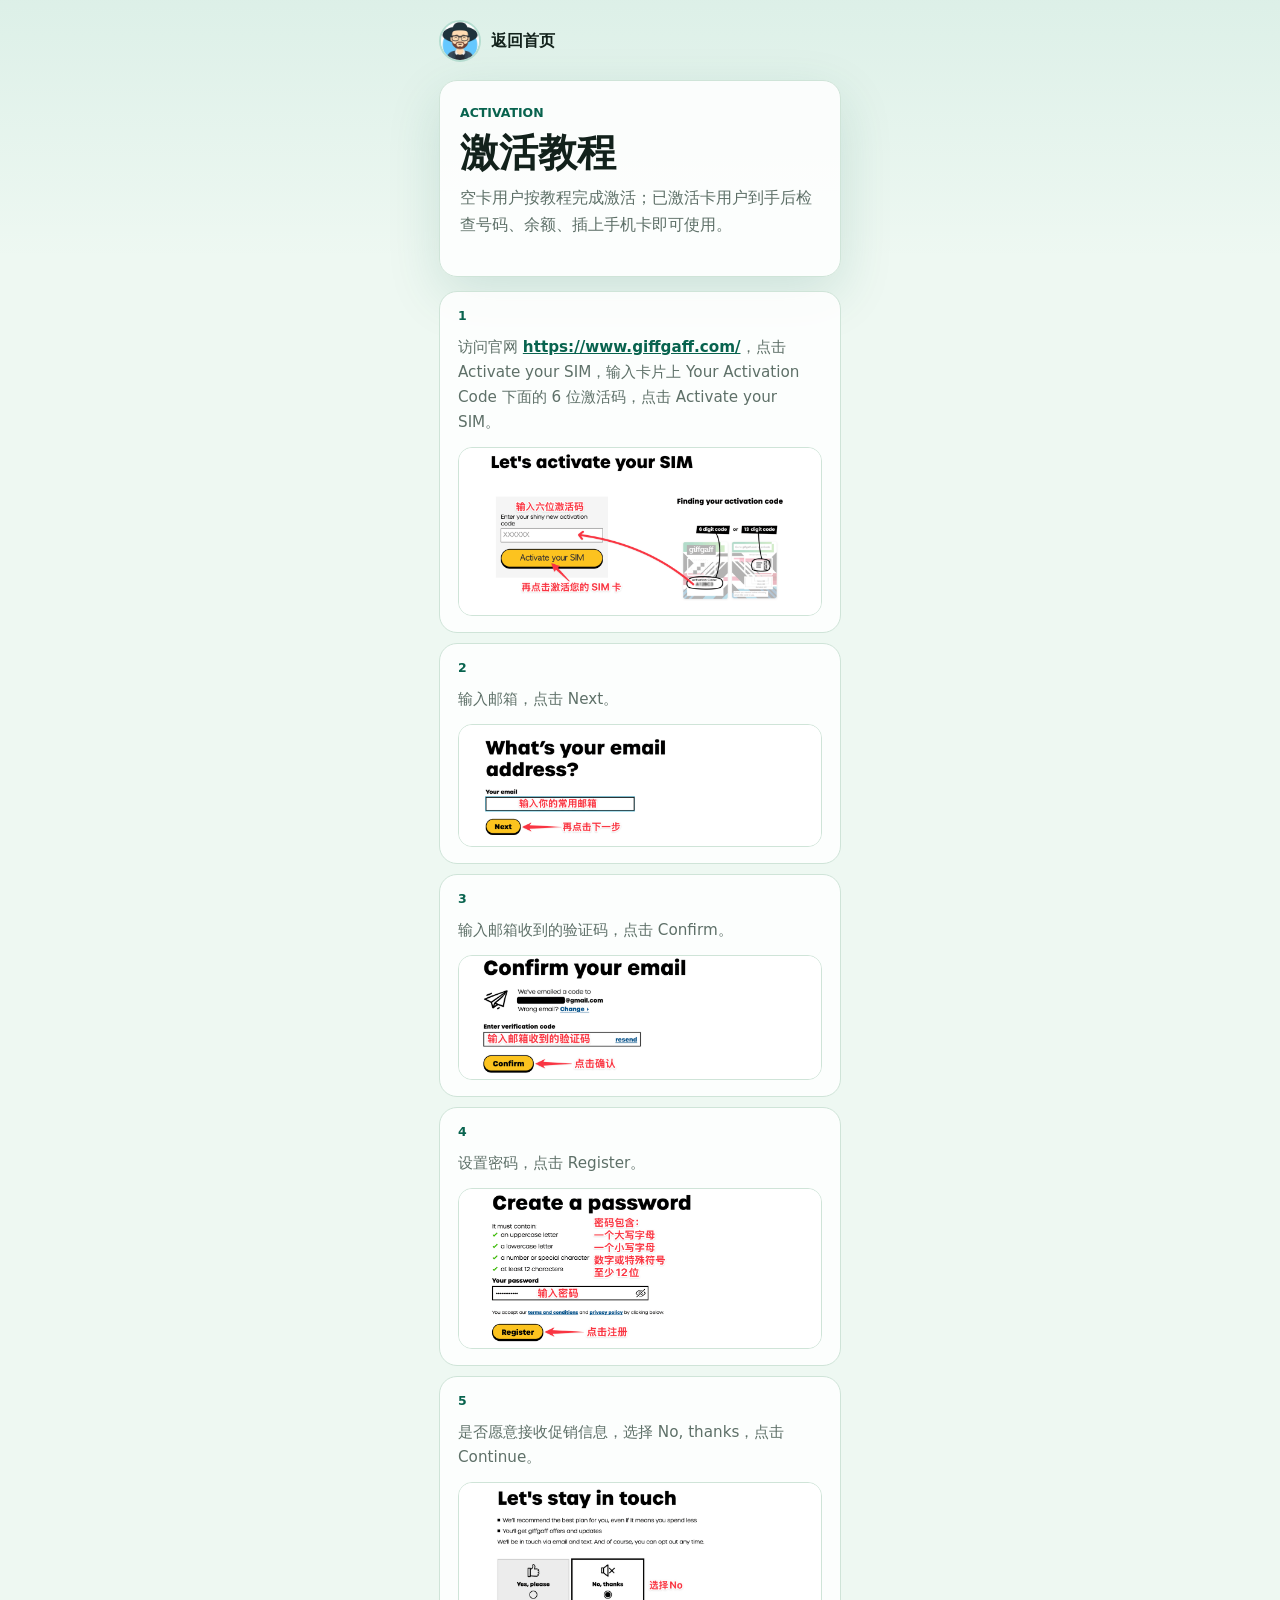
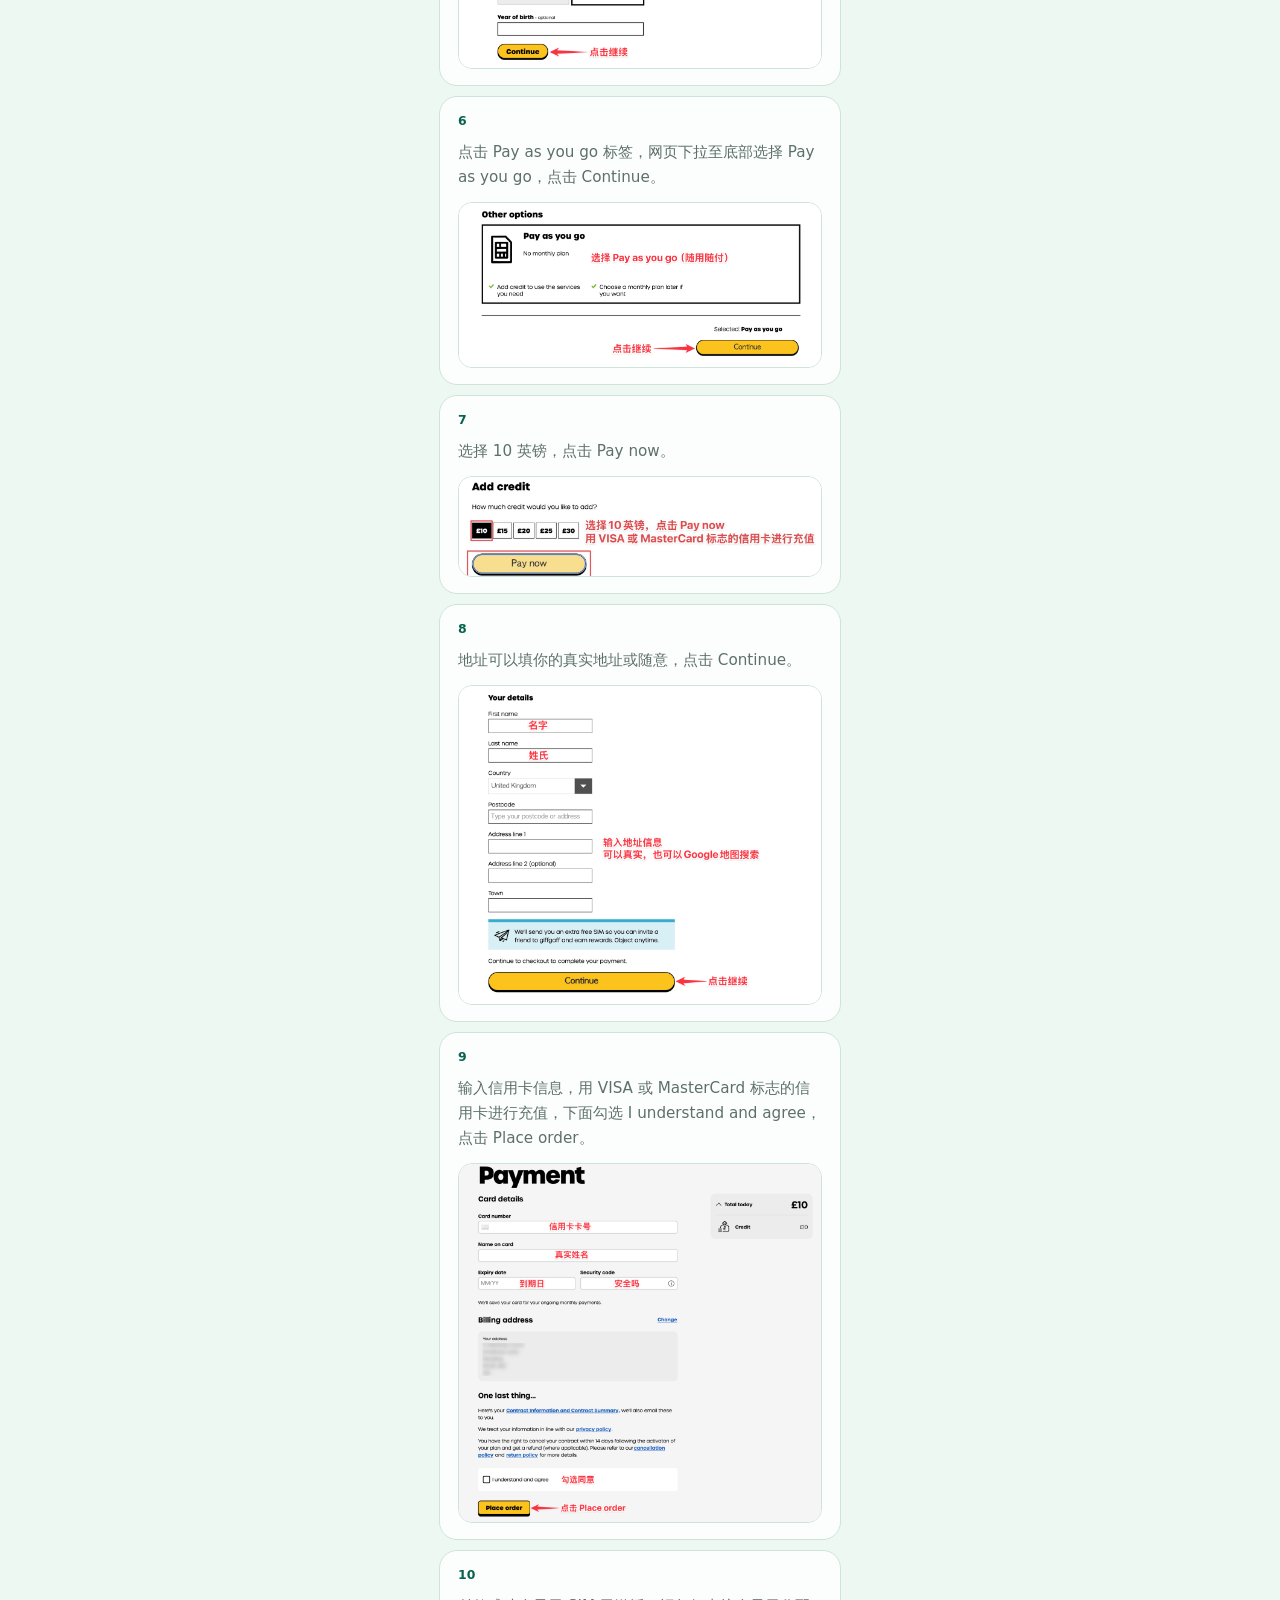
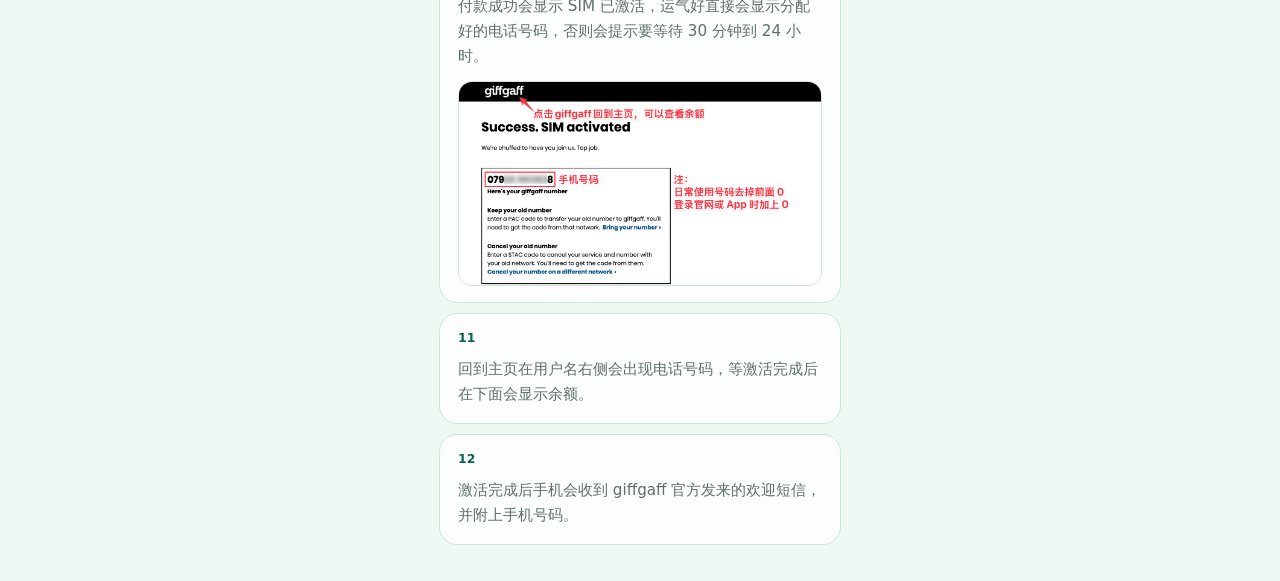
==== activation.html @ 5f0cc0c3 "改版 giffgaff 推广站点" ====
<!doctype html>
<html lang="zh-CN">
  <head>
    <meta charset="utf-8">
    <meta name="viewport" content="width=device-width, initial-scale=1">
    <title>giffgaff 激活教程｜鱼哥 giffgaff</title>
    <link rel="stylesheet" href="./styles.css">
  </head>
  <body>
    <main class="app-shell">
      <header class="topbar">
        <a class="seller" href="./index.html">
          <img src="./assets/avatar.jpg" alt="" width="42" height="42">
          <span>返回首页</span>
        </a>
      </header>
      <section class="hero-card">
        <p class="kicker">Activation</p>
        <h1>激活教程</h1>
        <p class="hero-text">空卡用户按教程完成激活；已激活卡用户到手后检查号码、余额、插上手机卡即可使用。</p>
      </section>
      <section class="benefits tutorial-steps">
        <article>
          <span>1</span>
          <p>访问官网 <a href="https://www.giffgaff.com/" target="_blank" rel="noopener">https://www.giffgaff.com/</a>，点击 Activate your SIM，输入卡片上 Your Activation Code 下面的 6 位激活码，点击 Activate your SIM。</p>
          <img class="step-image" src="./assets/step1.png" alt="giffgaff 激活步骤 1 截图" tabindex="0">
        </article>
        <article>
          <span>2</span>
          <p>输入邮箱，点击 Next。</p>
          <img class="step-image" src="./assets/step2.png" alt="giffgaff 激活步骤 2 截图" tabindex="0">
        </article>
        <article>
          <span>3</span>
          <p>输入邮箱收到的验证码，点击 Confirm。</p>
          <img class="step-image" src="./assets/step3.png" alt="giffgaff 激活步骤 3 截图" tabindex="0">
        </article>
        <article>
          <span>4</span>
          <p>设置密码，点击 Register。</p>
          <img class="step-image" src="./assets/step4.png" alt="giffgaff 激活步骤 4 截图" tabindex="0">
        </article>
        <article>
          <span>5</span>
          <p>是否愿意接收促销信息，选择 No, thanks，点击 Continue。</p>
          <img class="step-image" src="./assets/step5.png" alt="giffgaff 激活步骤 5 截图" tabindex="0">
        </article>
        <article>
          <span>6</span>
          <p>点击 Pay as you go 标签，网页下拉至底部选择 Pay as you go，点击 Continue。</p>
          <img class="step-image" src="./assets/step6.png" alt="giffgaff 激活步骤 6 截图" tabindex="0">
        </article>
        <article>
          <span>7</span>
          <p>选择 10 英镑，点击 Pay now。</p>
          <img class="step-image" src="./assets/step7.jpeg" alt="giffgaff 激活步骤 7 截图" tabindex="0">
        </article>
        <article>
          <span>8</span>
          <p>地址可以填你的真实地址或随意，点击 Continue。</p>
          <img class="step-image" src="./assets/step8.png" alt="giffgaff 激活步骤 8 截图" tabindex="0">
        </article>
        <article>
          <span>9</span>
          <p>输入信用卡信息，用 VISA 或 MasterCard 标志的信用卡进行充值，下面勾选 I understand and agree，点击 Place order。</p>
          <img class="step-image" src="./assets/step9.png" alt="giffgaff 激活步骤 9 截图" tabindex="0">
        </article>
        <article>
          <span>10</span>
          <p>付款成功会显示 SIM 已激活，运气好直接会显示分配好的电话号码，否则会提示要等待 30 分钟到 24 小时。</p>
          <img class="step-image" src="./assets/step10.png" alt="giffgaff 激活步骤 10 截图" tabindex="0">
        </article>
        <article>
          <span>11</span>
          <p>回到主页在用户名右侧会出现电话号码，等激活完成后在下面会显示余额。</p>
        </article>
        <article>
          <span>12</span>
          <p>激活完成后手机会收到 giffgaff 官方发来的欢迎短信，并附上手机号码。</p>
        </article>
      </section>

      <dialog class="image-preview" aria-label="步骤图片预览">
        <button class="preview-close" type="button" aria-label="关闭图片预览">×</button>
        <img alt="">
      </dialog>
    </main>
    <script>
      const preview = document.querySelector(".image-preview");
      const previewImage = preview.querySelector("img");
      const closeButton = preview.querySelector(".preview-close");

      document.querySelectorAll(".step-image").forEach((image) => {
        const openPreview = () => {
          previewImage.src = image.src;
          previewImage.alt = image.alt;
          preview.showModal();
        };

        image.addEventListener("click", openPreview);
        image.addEventListener("keydown", (event) => {
          if (event.key === "Enter" || event.key === " ") {
            event.preventDefault();
            openPreview();
          }
        });
      });

      closeButton.addEventListener("click", () => preview.close());
      preview.addEventListener("click", (event) => {
        if (event.target === preview) {
          preview.close();
        }
      });
    </script>
  </body>
</html>
---- styles.css ----
:root {
  color-scheme: light;
  --bg: #eef8f2;
  --paper: #ffffff;
  --soft: #e1f3ea;
  --soft-2: #f5fbf7;
  --ink: #12211b;
  --muted: #5e7068;
  --line: #cfe4d8;
  --green: #10906f;
  --green-dark: #08634e;
  --green-deep: #094638;
  --gold: #f2b94f;
  --shadow: 0 18px 54px rgba(8, 99, 78, 0.14);
}

* {
  box-sizing: border-box;
}

html {
  scroll-behavior: smooth;
}

body {
  margin: 0;
  color: var(--ink);
  background:
    linear-gradient(180deg, rgba(16, 144, 111, 0.08), transparent 260px),
    var(--bg);
  font-family: ui-sans-serif, system-ui, -apple-system, BlinkMacSystemFont, "Segoe UI", sans-serif;
}

a {
  color: inherit;
}

.app-shell {
  width: min(100%, 430px);
  min-height: 100vh;
  margin: 0 auto;
  padding: 14px 14px 36px;
}

.topbar {
  padding: 6px 0 14px;
}

.seller {
  display: inline-flex;
  align-items: center;
  gap: 10px;
  color: var(--ink);
  font-weight: 850;
  text-decoration: none;
}

.seller img {
  width: 42px;
  height: 42px;
  border: 2px solid rgba(16, 144, 111, 0.2);
  border-radius: 50%;
  object-fit: cover;
}

.hero-card,
.price-panel,
.benefits article,
.guide-links {
  border: 1px solid var(--line);
  border-radius: 18px;
  background: rgba(255, 255, 255, 0.86);
  box-shadow: var(--shadow);
}

.hero-card {
  padding: 24px 20px 20px;
}

.kicker,
.section-title p,
.tag,
.benefits span {
  margin: 0;
  color: var(--green-dark);
  font-size: 0.78rem;
  font-weight: 900;
  letter-spacing: 0;
  text-transform: uppercase;
}

h1,
h2,
h3,
p {
  margin-top: 0;
}

h1 {
  margin: 12px 0 12px;
  font-size: 2.45rem;
  line-height: 1.05;
  letter-spacing: 0;
}

.hero-text {
  margin-bottom: 18px;
  color: var(--muted);
  font-size: 1rem;
  line-height: 1.65;
}

.hero-badges {
  display: flex;
  flex-wrap: wrap;
  gap: 8px;
}

.hero-badges span {
  flex: 1 1 auto;
  min-width: 92px;
  padding: 8px 10px;
  border: 1px solid rgba(16, 144, 111, 0.22);
  border-radius: 999px;
  color: var(--green-dark);
  background: var(--soft);
  font-size: 0.82rem;
  font-weight: 850;
  text-align: center;
}

.price-panel,
.guide-links {
  display: grid;
  gap: 12px;
  margin-top: 14px;
  padding: 18px;
}

.section-title h2 {
  margin: 4px 0 0;
  font-size: 1.65rem;
  line-height: 1.16;
}

.price-item {
  display: grid;
  grid-template-columns: minmax(0, 1fr) auto;
  gap: 14px;
  align-items: center;
  padding: 16px;
  border: 1px solid var(--line);
  border-radius: 14px;
  background: var(--soft-2);
  color: inherit;
  text-decoration: none;
}

.price-item.primary {
  border-color: rgba(16, 144, 111, 0.38);
  background: var(--soft);
}

.price-item h3 {
  margin: 4px 0 4px;
  font-size: 1.15rem;
}

.price-item p:not(.tag) {
  margin: 0;
  color: var(--muted);
  font-size: 0.92rem;
  line-height: 1.55;
}

.price-item strong {
  color: var(--ink);
  font-size: 2.25rem;
  line-height: 1;
  white-space: nowrap;
}

.benefits {
  display: grid;
  gap: 10px;
  margin-top: 14px;
}

.benefits article {
  padding: 16px 18px;
  box-shadow: none;
}

.benefits h2 {
  margin: 8px 0 7px;
  font-size: 1.22rem;
  line-height: 1.28;
}

.benefits p {
  margin-bottom: 0;
  color: var(--muted);
  font-size: 0.95rem;
  line-height: 1.65;
}

.tutorial-steps article {
  display: grid;
  gap: 12px;
}

.tutorial-steps p {
  margin: 0;
}

.tutorial-steps a {
  color: var(--green-dark);
  font-weight: 850;
  overflow-wrap: anywhere;
}

.copy-text {
  display: block;
  width: 100%;
  padding: 12px;
  border: 1px solid var(--line);
  border-radius: 12px;
  color: var(--ink) !important;
  background: var(--soft-2);
  font-size: 0.9rem !important;
  font: inherit;
  line-height: 1.6;
  text-align: left;
  cursor: copy;
}

.copy-text:focus-visible {
  outline: 3px solid rgba(16, 144, 111, 0.35);
  outline-offset: 3px;
}

.copy-tip {
  color: var(--green-dark) !important;
  font-weight: 850;
}

.step-image {
  display: block;
  width: 100%;
  height: auto;
  border: 1px solid var(--line);
  border-radius: 14px;
  background: #fff;
  cursor: zoom-in;
}

.step-image:focus-visible {
  outline: 3px solid rgba(16, 144, 111, 0.35);
  outline-offset: 3px;
}

.image-preview {
  width: min(100vw - 24px, 960px);
  max-height: calc(100vh - 24px);
  padding: 42px 12px 12px;
  border: 0;
  border-radius: 18px;
  background: #fff;
  box-shadow: 0 28px 80px rgba(0, 0, 0, 0.38);
}

.image-preview::backdrop {
  background: rgba(7, 33, 25, 0.72);
}

.image-preview img {
  display: block;
  width: 100%;
  max-height: calc(100vh - 92px);
  object-fit: contain;
}

.preview-close {
  position: absolute;
  top: 8px;
  right: 10px;
  display: grid;
  width: 30px;
  height: 30px;
  place-items: center;
  border: 0;
  border-radius: 50%;
  color: #fff;
  background: var(--green-dark);
  font-size: 1.25rem;
  line-height: 1;
  cursor: pointer;
}

.order-box {
  margin-top: 14px;
  padding: 20px;
  border-radius: 20px;
  color: #fff;
  background: linear-gradient(145deg, var(--green), var(--green-deep));
  box-shadow: var(--shadow);
}

.section-title.light p,
.section-title.light h2 {
  color: #fff;
}

.qr-card {
  display: grid;
  justify-items: center;
  gap: 10px;
  margin: 16px 0;
  padding: 16px;
  border-radius: 16px;
  color: var(--ink);
  background: #fff;
}

.qr-image {
  display: block;
  width: 180px;
  height: 180px;
  border: 1px solid var(--line);
  border-radius: 12px;
  background: #fff;
}

.qr-card p,
.link-text {
  margin: 0;
  font-size: 0.9rem;
}

.buy-button {
  display: flex;
  min-height: 52px;
  align-items: center;
  justify-content: center;
  border-radius: 14px;
  color: var(--green-dark);
  background: #fff;
  font-weight: 900;
  text-decoration: none;
}

.link-text {
  margin-top: 12px;
  color: rgba(255, 255, 255, 0.82);
  overflow-wrap: anywhere;
  text-align: center;
}

.guide-links a {
  display: flex;
  min-height: 54px;
  align-items: center;
  justify-content: space-between;
  gap: 14px;
  padding: 0 14px;
  border: 1px solid var(--line);
  border-radius: 14px;
  color: var(--ink);
  background: var(--soft-2);
  font-weight: 850;
  text-decoration: none;
}

.guide-links strong {
  color: var(--green-dark);
  font-size: 0.9rem;
}

.site-footer {
  padding: 24px 6px 0;
}

.site-footer p {
  margin: 0;
  color: var(--muted);
  font-size: 0.82rem;
  line-height: 1.6;
  text-align: center;
}
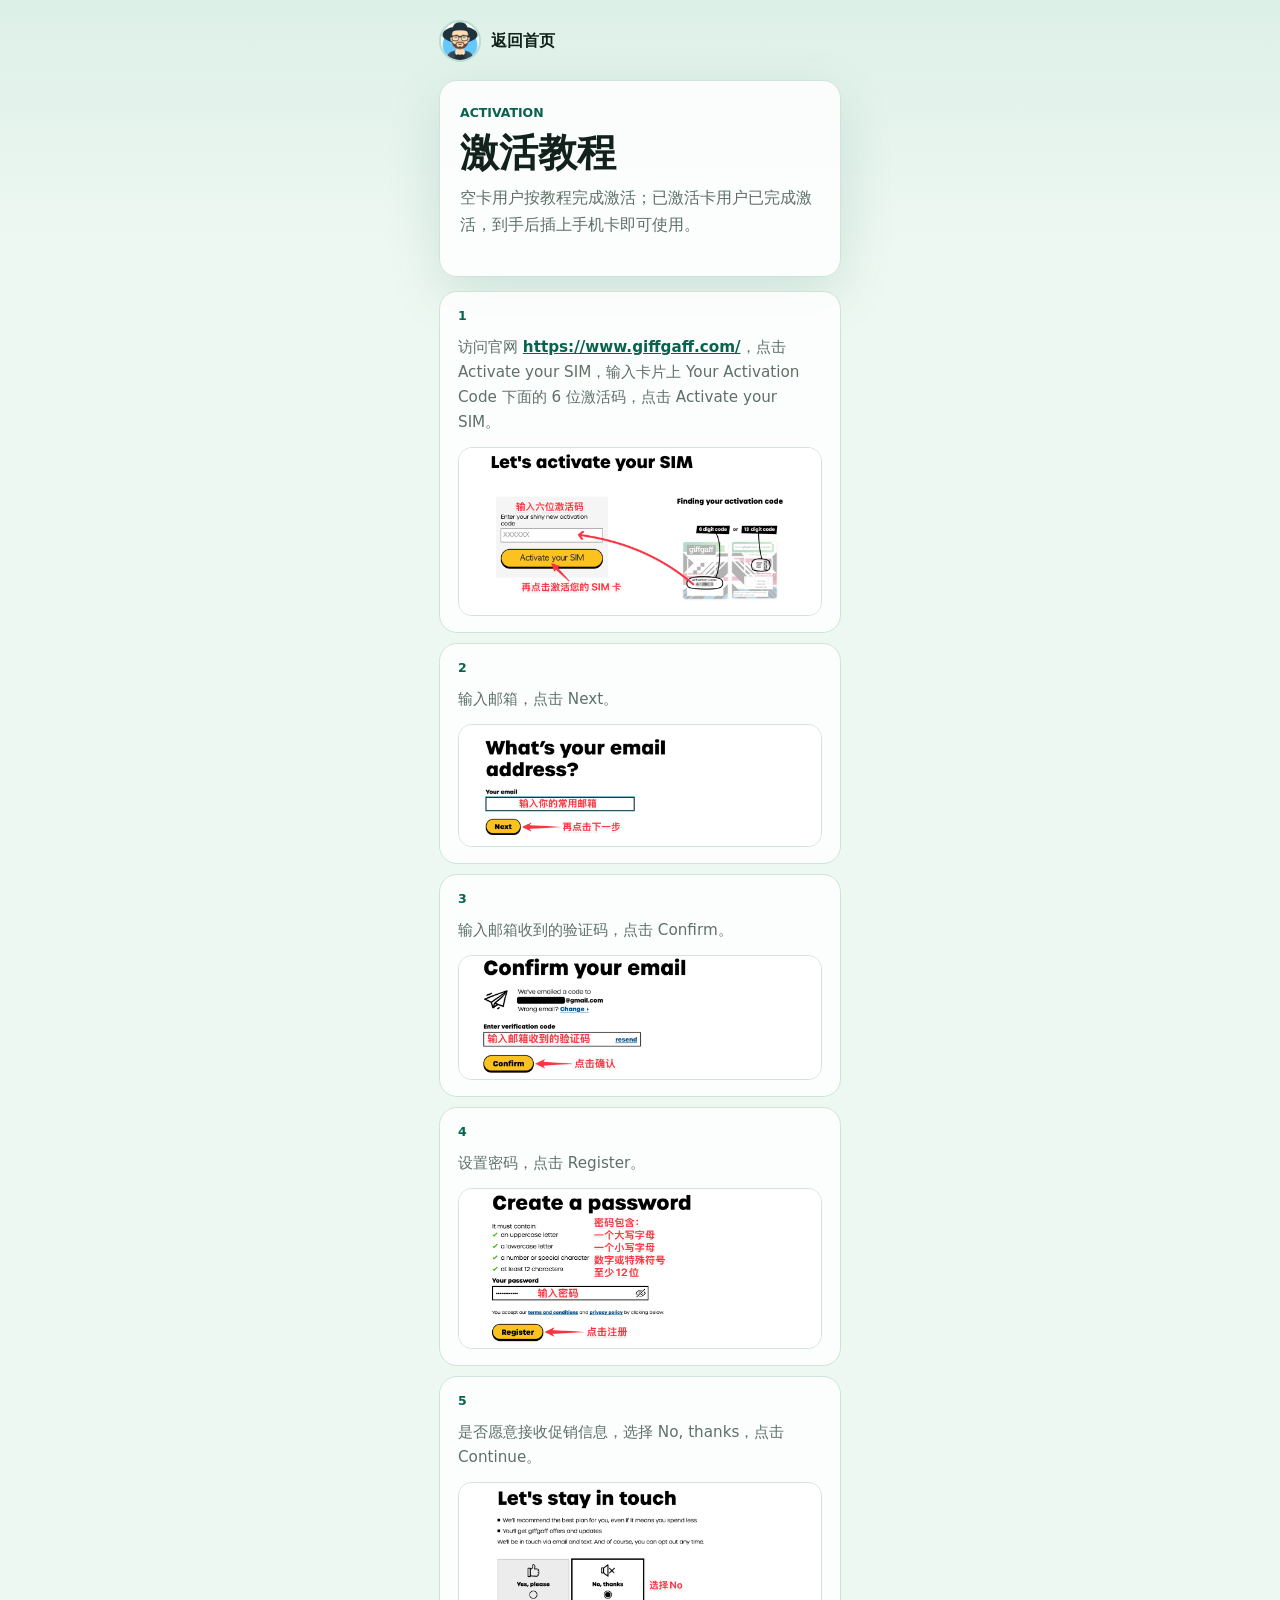
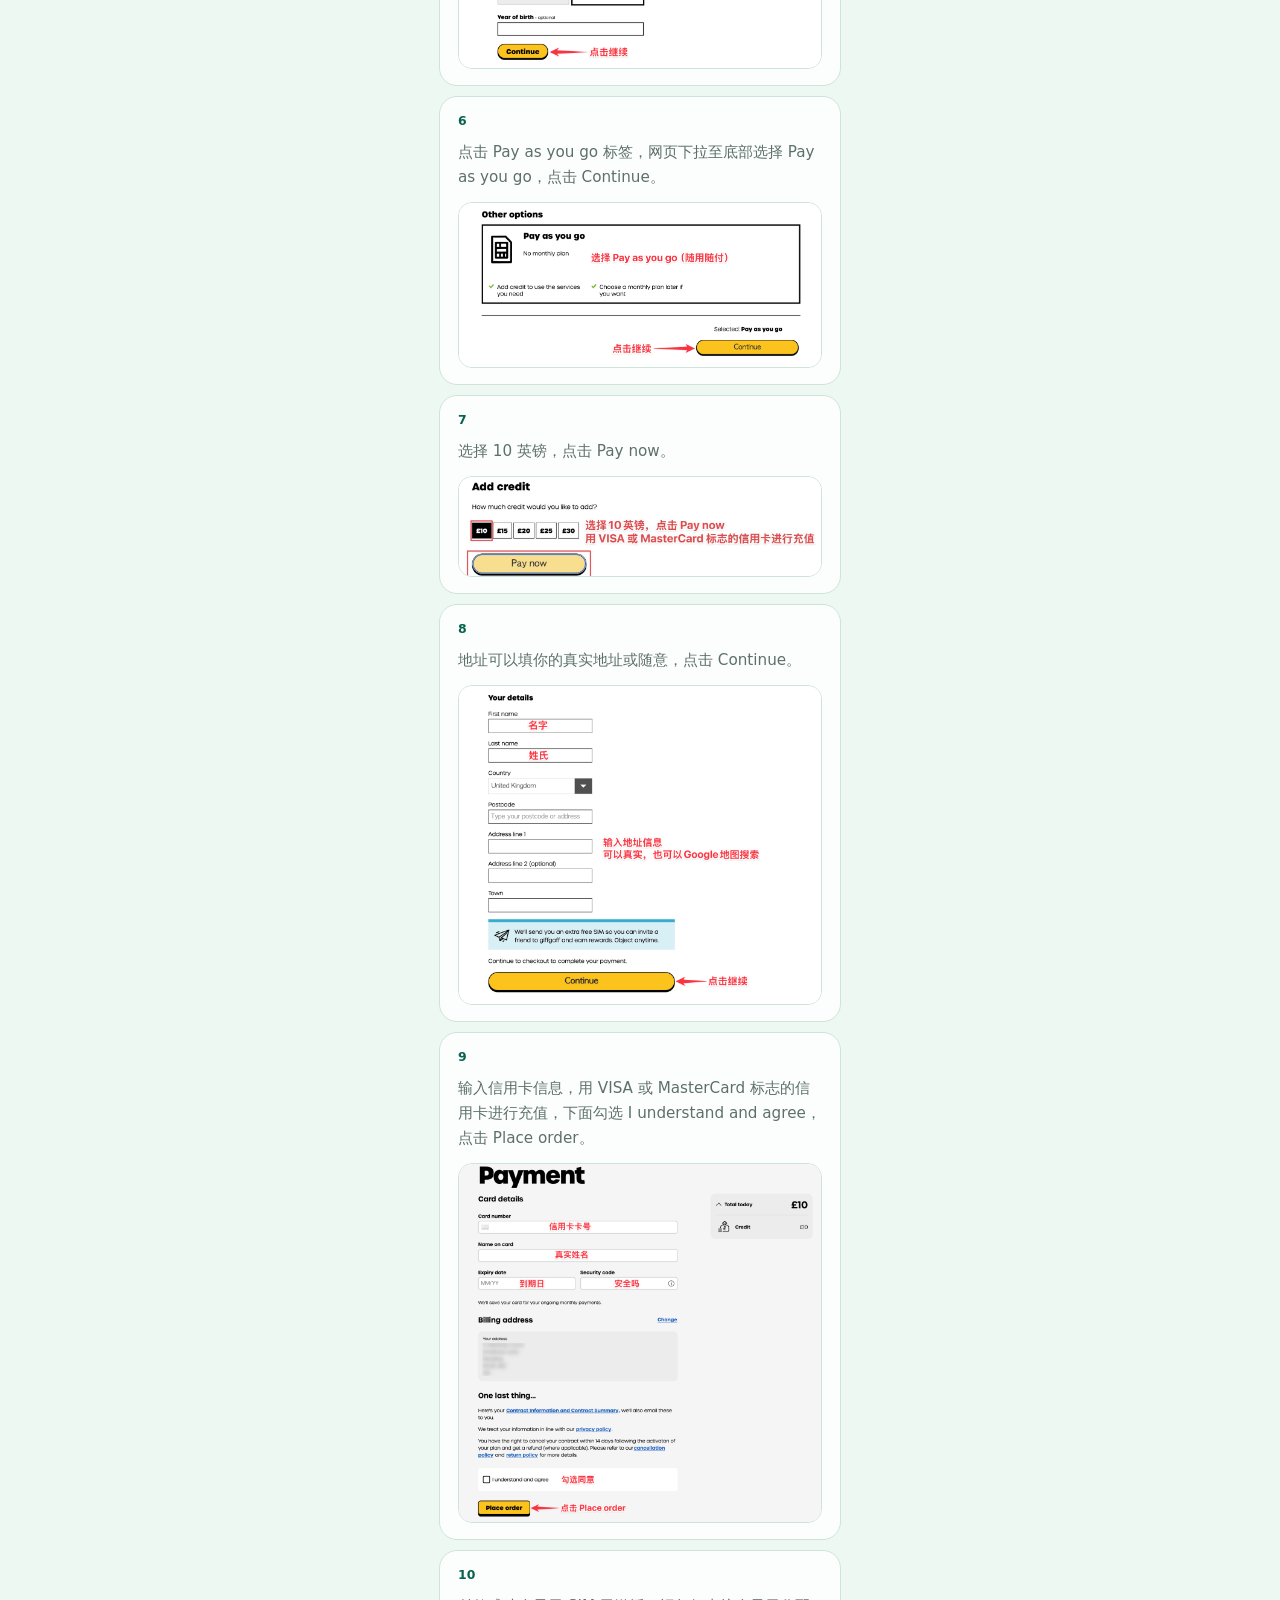
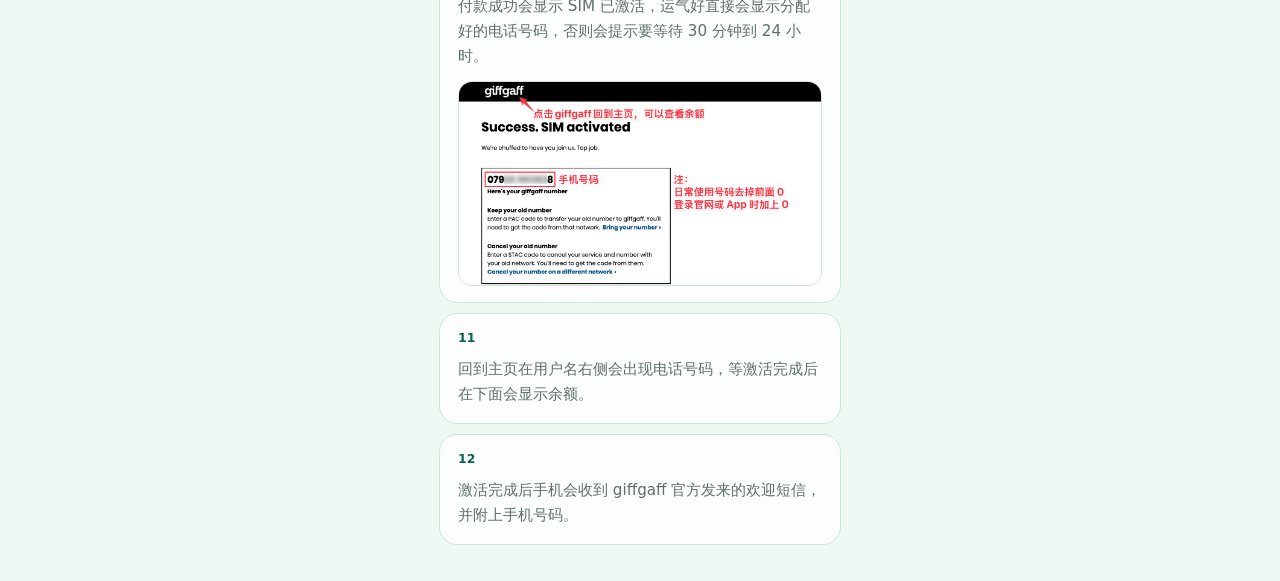
==== commit 174b8902: "调整已激活卡文案" ====
--- a/activation.html
+++ b/activation.html
@@ -5,6 +5,13 @@
     <meta name="viewport" content="width=device-width, initial-scale=1">
     <title>giffgaff 激活教程｜鱼哥 giffgaff</title>
     <link rel="stylesheet" href="./styles.css">
+    <script async src="https://www.googletagmanager.com/gtag/js?id=G-R20PEX1LN4"></script>
+    <script>
+      window.dataLayer = window.dataLayer || [];
+      function gtag(){dataLayer.push(arguments);}
+      gtag("js", new Date());
+      gtag("config", "G-R20PEX1LN4");
+    </script>
   </head>
   <body>
     <main class="app-shell">
@@ -17,7 +24,7 @@
       <section class="hero-card">
         <p class="kicker">Activation</p>
         <h1>激活教程</h1>
-        <p class="hero-text">空卡用户按教程完成激活；已激活卡用户到手后检查号码、余额、插上手机卡即可使用。</p>
+        <p class="hero-text">空卡用户按教程完成激活；已激活卡用户已完成激活，到手后插上手机卡即可使用。</p>
       </section>
       <section class="benefits tutorial-steps">
         <article>
--- a/styles.css
+++ b/styles.css
@@ -61,6 +61,13 @@
   border: 2px solid rgba(16, 144, 111, 0.2);
   border-radius: 50%;
   object-fit: cover;
+  animation: logo-spin 8s linear infinite;
+}
+
+@keyframes logo-spin {
+  to {
+    transform: rotate(360deg);
+  }
 }
 
 .hero-card,
@@ -324,8 +331,8 @@
 
 .qr-image {
   display: block;
-  width: 180px;
-  height: 180px;
+  width: min(220px, 100%);
+  height: auto;
   border: 1px solid var(--line);
   border-radius: 12px;
   background: #fff;
@@ -371,6 +378,89 @@
   text-decoration: none;
 }
 
+.contact-box {
+  display: grid;
+  gap: 12px;
+  margin-top: 14px;
+  padding: 18px;
+  border: 1px solid var(--line);
+  border-radius: 18px;
+  background: rgba(255, 255, 255, 0.86);
+  box-shadow: var(--shadow);
+}
+
+.contact-list {
+  display: grid;
+  gap: 10px;
+}
+
+.contact-list a,
+.contact-list button {
+  display: flex;
+  min-height: 52px;
+  align-items: center;
+  justify-content: space-between;
+  gap: 12px;
+  padding: 0 14px;
+  border: 1px solid var(--line);
+  border-radius: 14px;
+  color: var(--ink);
+  background: var(--soft-2);
+  font: inherit;
+  text-decoration: none;
+}
+
+.contact-list button {
+  cursor: pointer;
+}
+
+.contact-list button:focus-visible {
+  outline: 3px solid rgba(16, 144, 111, 0.35);
+  outline-offset: 3px;
+}
+
+.contact-list span {
+  color: var(--muted);
+  font-size: 0.92rem;
+  font-weight: 850;
+}
+
+.contact-list strong {
+  color: var(--green-dark);
+  font-size: 1.5rem;
+  line-height: 1;
+  overflow-wrap: anywhere;
+  text-align: right;
+}
+
+.wechat-preview {
+  width: min(100vw - 32px, 360px);
+  padding: 44px 18px 18px;
+  border: 0;
+  border-radius: 18px;
+  background: #fff;
+  box-shadow: 0 28px 80px rgba(0, 0, 0, 0.38);
+}
+
+.wechat-preview::backdrop {
+  background: rgba(7, 33, 25, 0.72);
+}
+
+.wechat-preview img {
+  display: block;
+  width: 100%;
+  height: auto;
+  border: 1px solid var(--line);
+  border-radius: 14px;
+}
+
+.wechat-preview p {
+  margin: 12px 0 0;
+  color: var(--green-dark);
+  font-weight: 850;
+  text-align: center;
+}
+
 .guide-links strong {
   color: var(--green-dark);
   font-size: 0.9rem;
